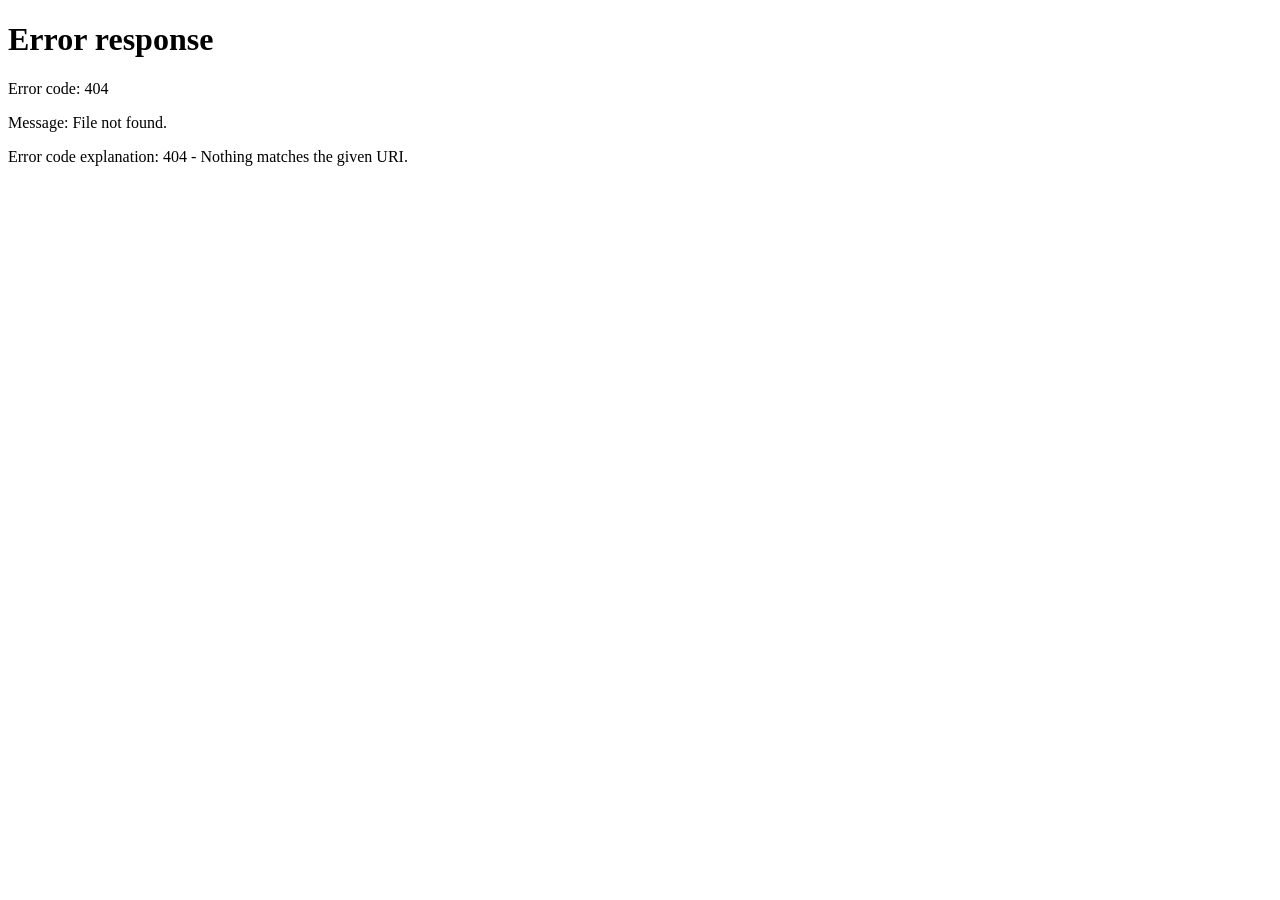
==== get-started.html @ 5e9e0731 "Add /get-started redirect to /signup (fix Google Ads 404)" ====
<!DOCTYPE html>
<html>
<head>
  <meta charset="UTF-8">
  <meta http-equiv="refresh" content="0; url=/signup">
  <link rel="canonical" href="https://geniustax.co.uk/signup">
  <title>Genius Tax — Get Started</title>
  <script>
    // Preserve UTM parameters when redirecting
    var params = window.location.search;
    window.location.replace('/signup' + params);
  </script>
</head>
<body>
  <p>Redirecting... <a href="/signup">Click here if not redirected.</a></p>
</body>
</html>
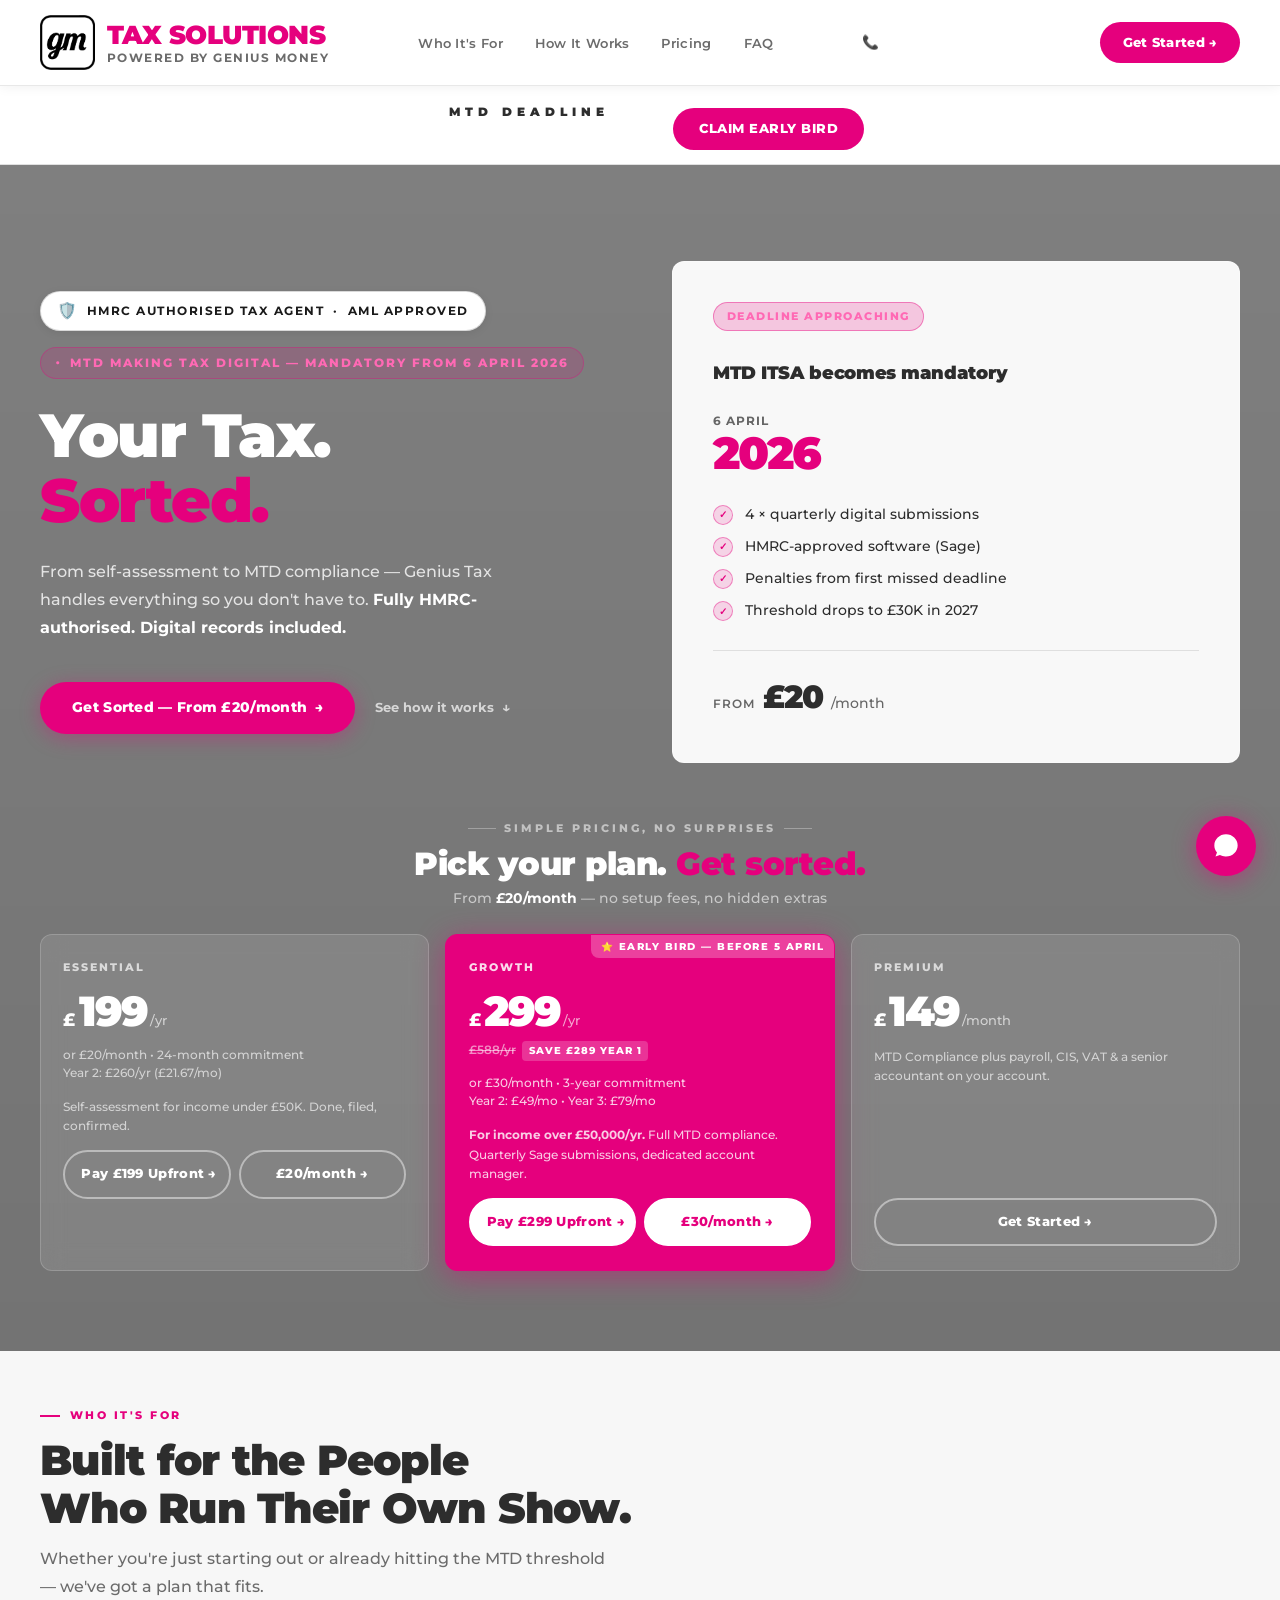
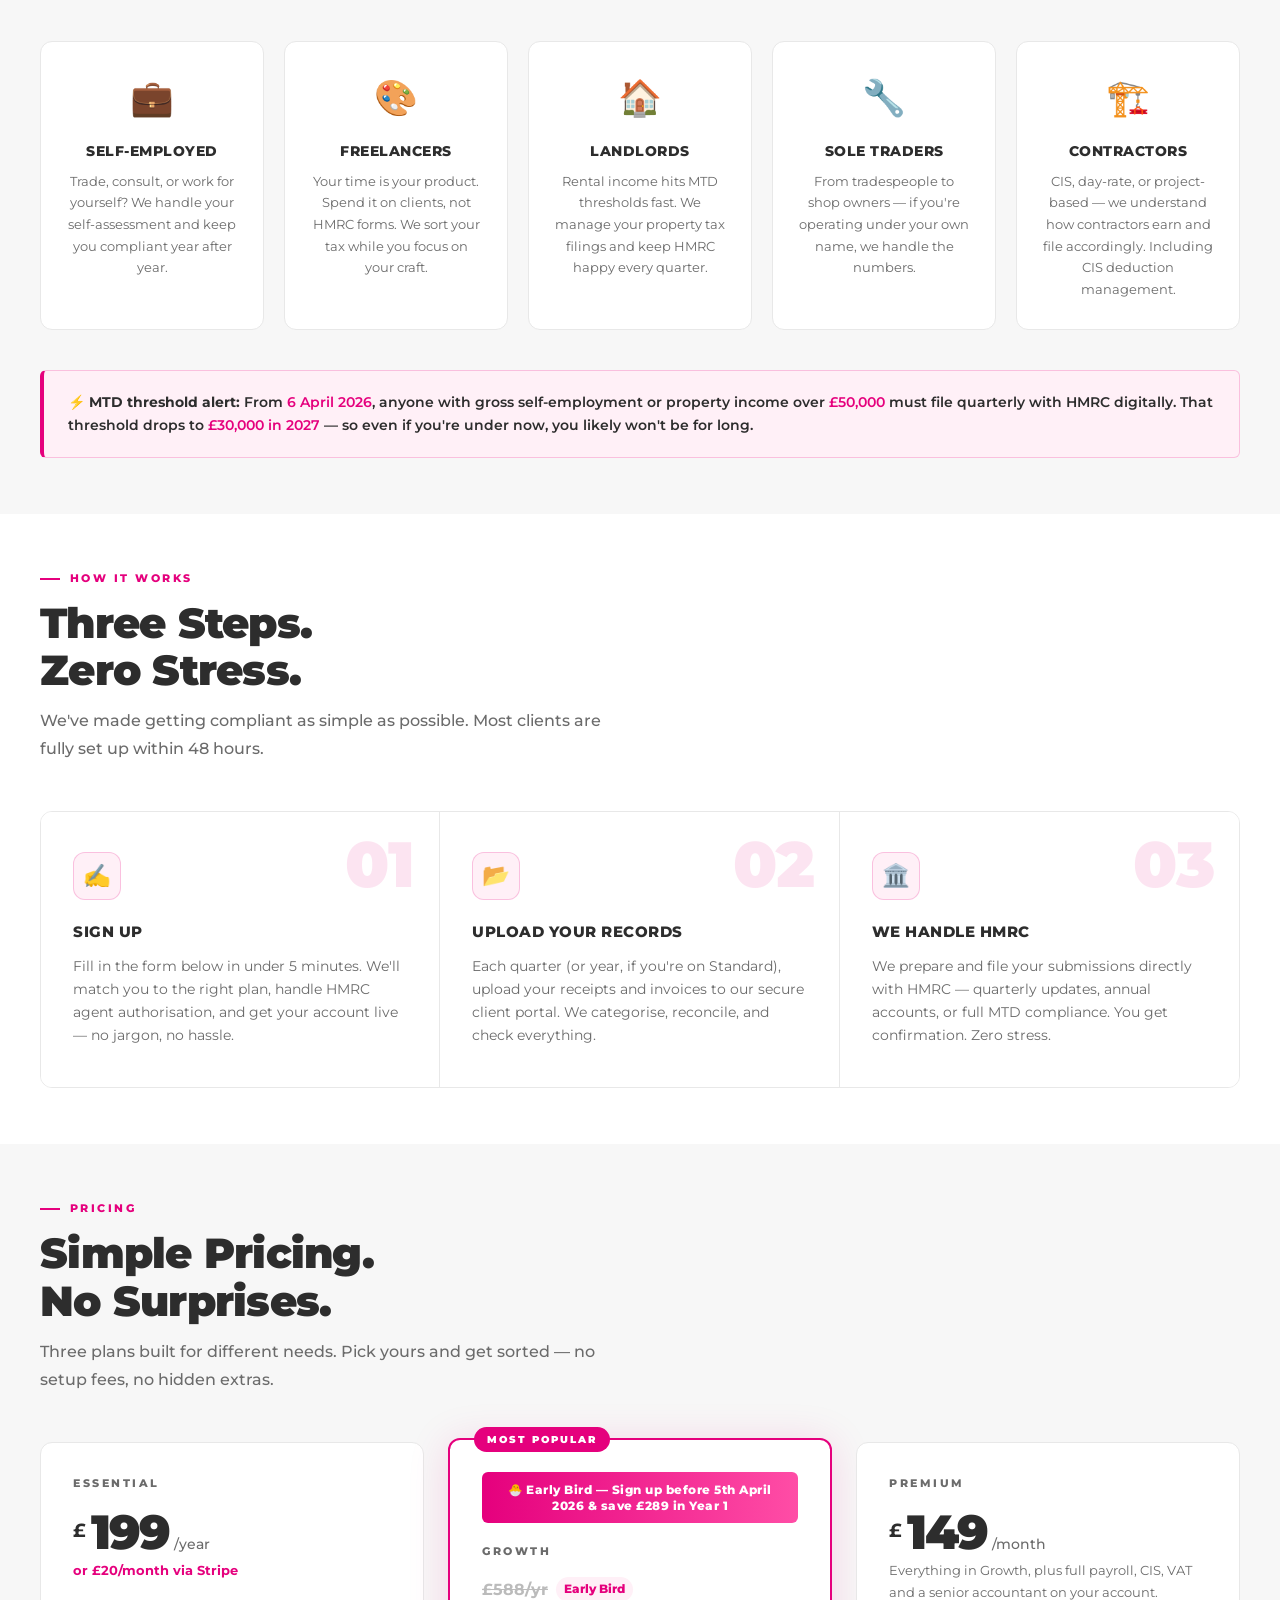
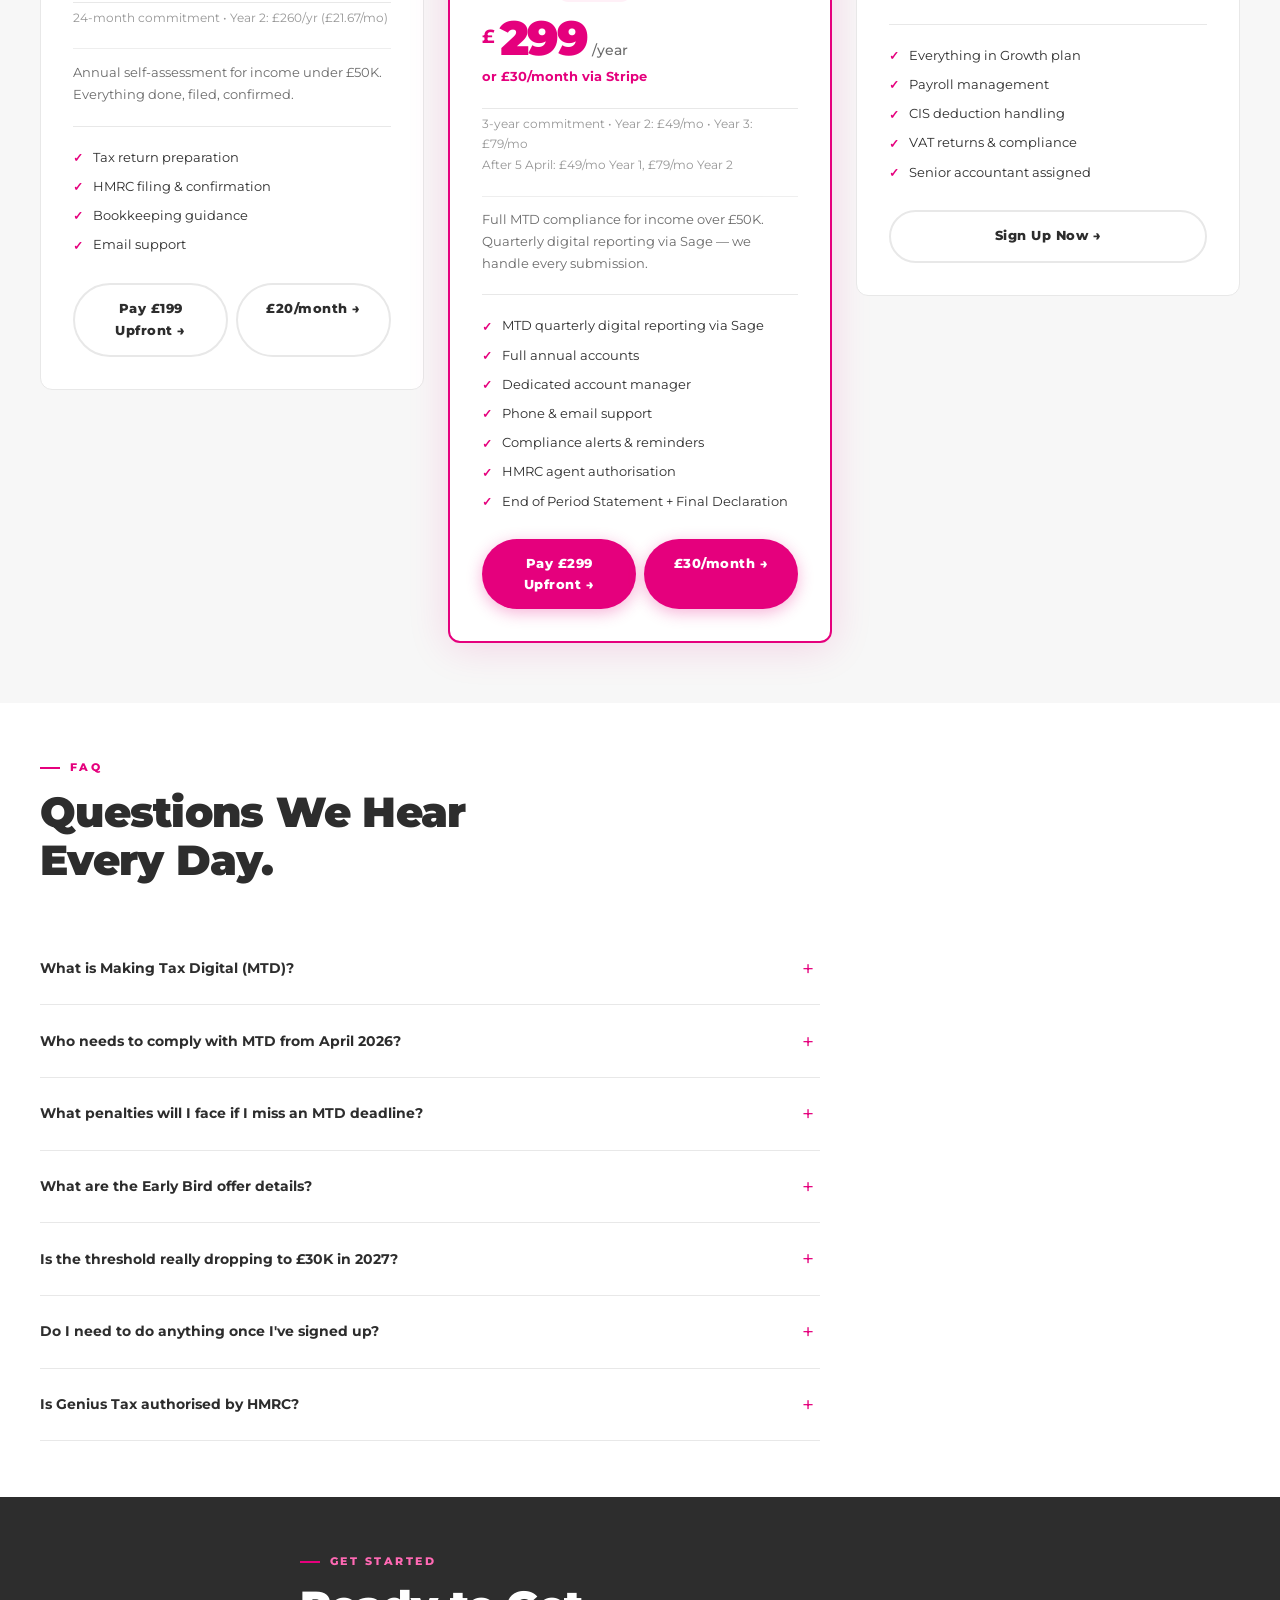
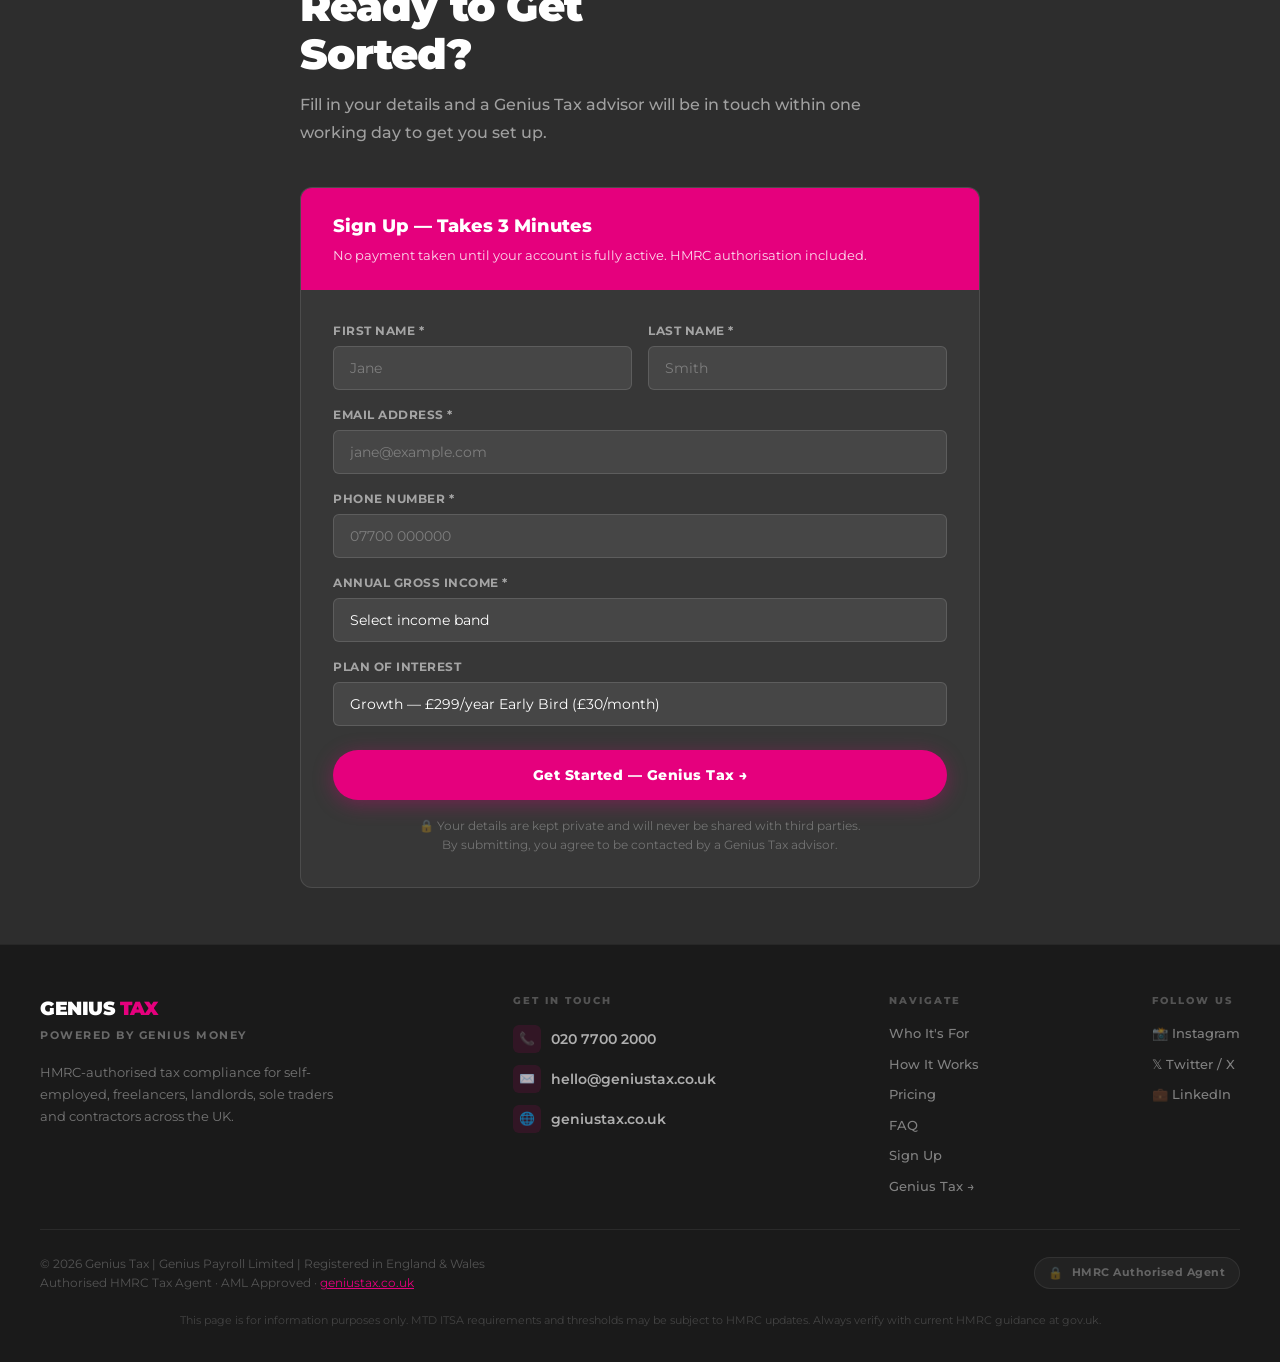
==== commit dd038a7c: "Update /get-started redirect to homepage instead of /signup" ====
--- a/get-started.html
+++ b/get-started.html
@@ -2,16 +2,16 @@
 <html>
 <head>
   <meta charset="UTF-8">
-  <meta http-equiv="refresh" content="0; url=/signup">
-  <link rel="canonical" href="https://geniustax.co.uk/signup">
+  <meta http-equiv="refresh" content="0; url=/">
+  <link rel="canonical" href="https://geniustax.co.uk/">
   <title>Genius Tax — Get Started</title>
   <script>
-    // Preserve UTM parameters when redirecting
+    // Preserve UTM parameters when redirecting to homepage
     var params = window.location.search;
-    window.location.replace('/signup' + params);
+    window.location.replace('/' + params);
   </script>
 </head>
 <body>
-  <p>Redirecting... <a href="/signup">Click here if not redirected.</a></p>
+  <p>Redirecting... <a href="/">Click here if not redirected.</a></p>
 </body>
 </html>
